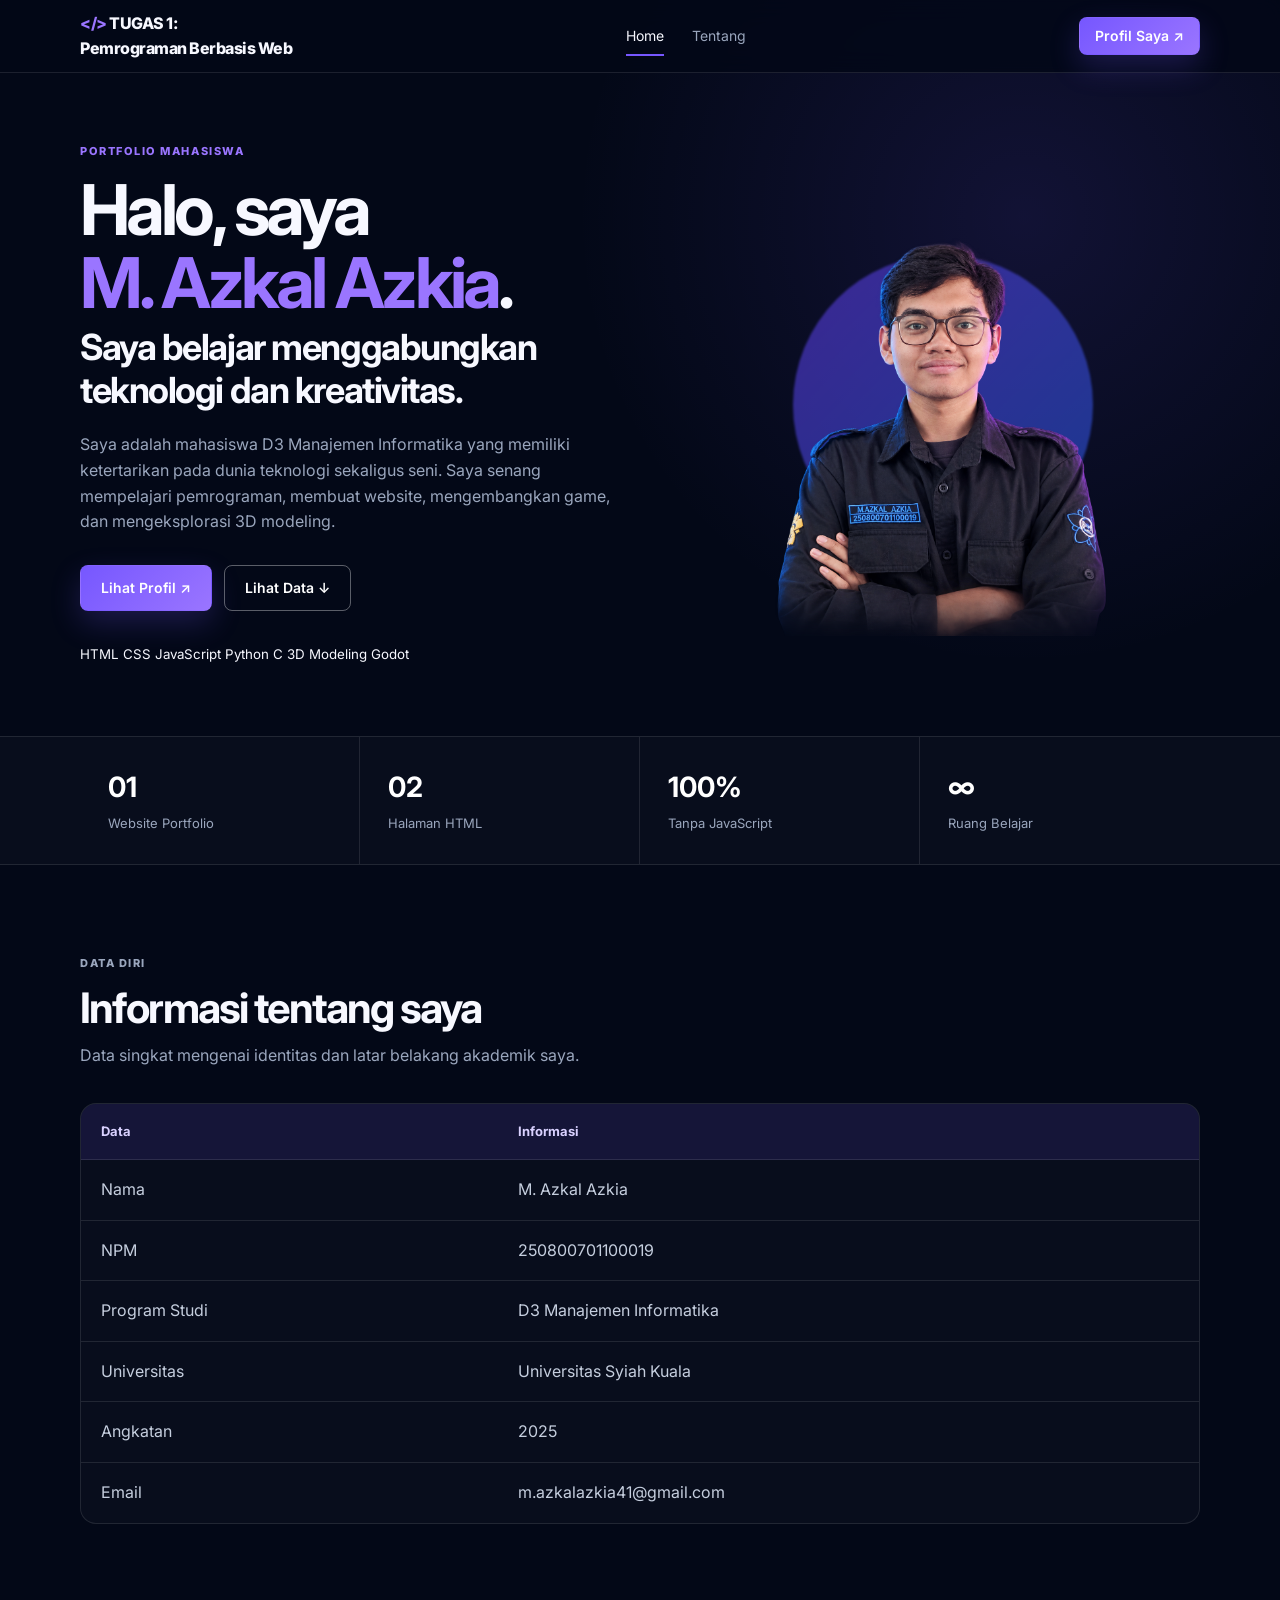
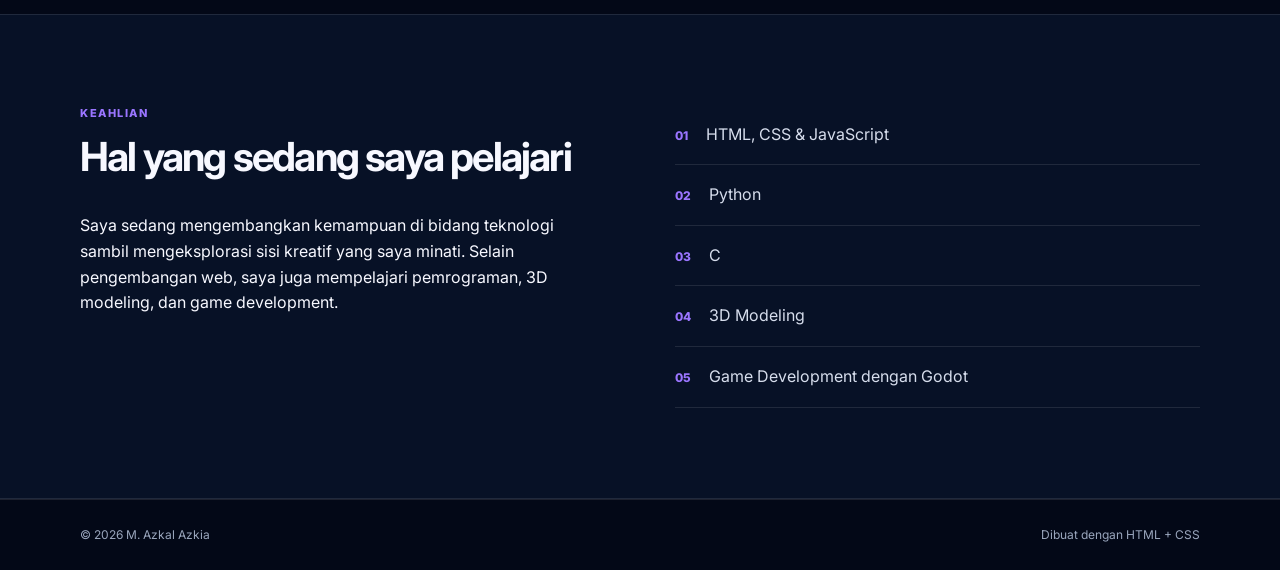
==== index.html @ df35be71 "Initial commit" ====
<!DOCTYPE html>
<html lang="id">
<head>
  <meta charset="UTF-8">
  <meta name="viewport" content="width=device-width, initial-scale=1.0">
  <title>Portfolio | M. Azkal Azkia</title>
  <link rel="stylesheet" href="style.css">
</head>
<body>
  <header class="site-header">
    <div class="container nav-wrap">
      <a class="brand" href="index.html"><span>&lt;/&gt;</span> TUGAS 1:<br>Pemrograman Berbasis Web</a>
      <nav aria-label="Navigasi utama">
        <a class="active" href="index.html">Home</a>
        <a href="about.html">Tentang</a>
      </nav>
      <a class="btn btn-small" href="about.html">Profil Saya ↗</a>
    </div>
  </header>

  <main>
    <section class="hero container">
      <div class="hero-copy">
        <p class="eyebrow">PORTFOLIO MAHASISWA</p>
        <h1>Halo, saya <span><br>M. Azkal Azkia</span>.</h1>
        <h2>Saya belajar menggabungkan teknologi dan kreativitas.</h2>
        <p class="lead">
          Saya adalah mahasiswa D3 Manajemen Informatika yang memiliki ketertarikan
          pada dunia teknologi sekaligus seni. Saya senang mempelajari pemrograman,
          membuat website, mengembangkan game, dan mengeksplorasi 3D modeling.
        </p>


        <div class="hero-actions">
          <a class="btn" href="about.html">Lihat Profil ↗</a>
          <a class="btn btn-outline" href="#data">Lihat Data ↓</a>
        </div> 
          <small>
            <span>HTML</span> 
            <span>CSS</span> 
            <span>JavaScript</span> 
            <span>Python</span> 
            <span>C</span> 
            <span>3D Modeling</span> 
            <span>Godot</span>
          </small>
        </div>
      </div>

      <div class="hero-visual">
        <div class="glow"></div>
        <img
          src="assets/profile3.png"
          alt="Foto profil"
          class="profile-photo"
        >

      </div>
    </section>

    <section class="stats-section">
      <div class="container stats">
        <div class="stat">
          <strong>01</strong>
          <span>Website Portfolio</span>
        </div>
        <div class="stat">
          <strong>02</strong>
          <span>Halaman HTML</span>
        </div>
        <div class="stat">
          <strong>100%</strong>
          <span>Tanpa JavaScript</span>
        </div>
        <div class="stat">
          <strong>∞</strong>
          <span>Ruang Belajar</span>
        </div>
      </div>
    </section>

    <section class="section container" id="data">
      <div class="section-heading">
        <p class="eyebrow">DATA DIRI</p>
        <h2>Informasi tentang saya</h2>
        <p>Data singkat mengenai identitas dan latar belakang akademik saya.</p>

      </div>

      <div class="table-card">
        <table>
          <thead>
            <tr>
              <th>Data</th>
              <th>Informasi</th>
            </tr>
          </thead>
          <tbody>
            <tr>
              <td>Nama</td><td>M. Azkal Azkia</td>
            </tr>
            <tr>
              <td>NPM</td>
              <td>250800701100019</td>
            </tr>
            <tr>
              <td>Program Studi</td>
              <td>D3 Manajemen Informatika</td>
            </tr>
            <tr>
              <td>Universitas</td>
              <td>Universitas Syiah Kuala</td>
            </tr>
            <tr>
              <td>Angkatan</td>
              <td>2025</td>
            </tr>
            <tr>
              <td>Email</td>
              <td>m.azkalazkia41@gmail.com</td>
            </tr>
          </tbody>

        </table>
      </div>
    </section>

    <section class="section section-alt">
      <div class="container two-col">
        <div>
          <p class="eyebrow">KEAHLIAN</p>
          <h2>Hal yang sedang saya pelajari</h2>
          <p>
            Saya sedang mengembangkan kemampuan di bidang teknologi sambil mengeksplorasi
            sisi kreatif yang saya minati. Selain pengembangan web, saya juga mempelajari
            pemrograman, 3D modeling, dan game development.
          </p>
        </div>

        <ul class="skill-list">
          <li><span>01</span> HTML, CSS &amp; JavaScript</li>
          <li><span>02</span> Python</li>
          <li><span>03</span> C</li>
          <li><span>04</span> 3D Modeling</li>
          <li><span>05</span> Game Development dengan Godot</li>
        </ul>

      </div>
    </section>
  </main>

  <footer class="footer">
    <div class="container footer-inner">
      <span>© 2026 M. Azkal Azkia</span>
      <span>Dibuat dengan HTML + CSS</span>
    </div>
  </footer>
</body>
</html>
---- style.css ----
@import url('https://fonts.googleapis.com/css2?family=Inter:wght@400;500;600;700;800&display=swap');

:root {
  --bg: #030817;
  --bg-soft: #071126;
  --card: #0a1429;
  --line: rgba(255,255,255,.10);
  --text: #f7f8ff;
  --muted: #9aa6bd;
  --accent: #7657ff;
  --accent-2: #9a75ff;
  --shadow: 0 24px 70px rgba(0,0,0,.35);
}

* { box-sizing: border-box; }

html { scroll-behavior: smooth; }

body {
  margin: 0;
  color: var(--text);
  background:
    radial-gradient(circle at 80% 10%, rgba(118,87,255,.13), transparent 28rem),
    var(--bg);
  font-family: 'Inter', system-ui, sans-serif;
  line-height: 1.6;
}

a { color: inherit; text-decoration: none; }

.container {
  width: min(1120px, calc(100% - 40px));
  margin-inline: auto;
}

.site-header {
  border-bottom: 1px solid var(--line);
  background: rgba(3,8,23,.84);
  backdrop-filter: blur(12px);
}

.nav-wrap {
  min-height: 72px;
  display: flex;
  align-items: center;
  justify-content: space-between;
  gap: 24px;
}

.brand {
  font-weight: 800;
  letter-spacing: -.03em;
}

.brand span, h1 span, .eyebrow { color: var(--accent-2); }

nav {
  display: flex;
  align-items: center;
  gap: 28px;
}

nav a {
  position: relative;
  color: var(--muted);
  font-size: 14px;
  padding: 25px 0;
}

nav a:hover, nav a.active { color: var(--text); }

nav a.active::after {
  content: "";
  position: absolute;
  left: 0;
  right: 0;
  bottom: 16px;
  height: 2px;
  background: var(--accent);
}

.btn {
  display: inline-flex;
  align-items: center;
  justify-content: center;
  min-height: 46px;
  padding: 0 20px;
  border-radius: 8px;
  border: 1px solid transparent;
  background: linear-gradient(135deg, var(--accent), var(--accent-2));
  color: white;
  font-weight: 600;
  font-size: 14px;
  box-shadow: 0 12px 30px rgba(118,87,255,.22);
  transition: transform .2s ease, filter .2s ease;
}

.btn:hover { transform: translateY(-2px); filter: brightness(1.08); }

.btn-small { min-height: 38px; padding-inline: 15px; }

.btn-outline {
  background: transparent;
  border-color: rgba(255,255,255,.35);
  box-shadow: none;
}

.hero {
  min-height: 650px;
  display: grid;
  grid-template-columns: 1.03fr .97fr;
  align-items: center;
  gap: 60px;
  padding-block: 70px;
}

.eyebrow {
  margin: 0 0 12px;
  font-size: 11px;
  font-weight: 800;
  letter-spacing: .14em;
}

h1, h2, p { margin-top: 0; }

.hero h1 {
  margin-bottom: 6px;
  font-size: clamp(42px, 6vw, 70px);
  line-height: 1.05;
  letter-spacing: -.055em;
}

.hero h2 {
  margin-bottom: 20px;
  font-size: clamp(24px, 3vw, 36px);
  line-height: 1.2;
  letter-spacing: -.04em;
}

.lead, .page-hero > p, .section-heading > p, .profile-content > p {
  color: var(--muted);
  max-width: 650px;
}

.hero-actions {
  display: flex;
  flex-wrap: wrap;
  gap: 12px;
  margin: 30px 0;
}

.tech-row {
  display: flex;
  flex-wrap: wrap;
  gap: 10px;
}

.tech-row span {
  padding: 7px 10px;
  border: 1px solid var(--line);
  border-radius: 999px;
  color: #cbd4e5;
  font-size: 12px;
  background: rgba(255,255,255,.025);
}

.hero-visual {
  min-height: 480px;
  position: relative;
  display: grid;
  place-items: center;
}

.glow {
  position: absolute;
  width: 300px;
  height: 300px;
  border-radius: 50%;
  background: linear-gradient(135deg, #6d42ff, #2c66ff);
  opacity: .5;
  filter: blur(1px);
}

.profile-photo {
  position: relative;
  z-index: 2;
  width: min(700px, 72%);
  aspect-ratio: 4/5;
  object-fit: cover;
  object-position: center;
  /* border-radius: 170px 170px 24px 24px;
  border: 5px solid rgba(255,255,255,.08); */
  /* box-shadow: var(--shadow); */
}

.code-card {
  position: absolute;
  z-index: 3;
  right: 0;
  bottom: 60px;
  width: 220px;
  padding: 15px;
  border: 1px solid var(--line);
  border-radius: 10px;
  background: rgba(6,13,29,.92);
  box-shadow: var(--shadow);
}

.dots { display: flex; gap: 5px; margin-bottom: 12px; }
.dots i { width: 6px; height: 6px; border-radius: 50%; background: #69758c; }

.code-card code {
  color: #b8c3d8;
  font-size: 10px;
  line-height: 1.8;
}

.stats-section {
  border-block: 1px solid var(--line);
  background: rgba(255,255,255,.018);
}

.stats {
  display: grid;
  grid-template-columns: repeat(4, 1fr);
}

.stat {
  padding: 28px;
  border-right: 1px solid var(--line);
}

.stat:last-child { border-right: 0; }

.stat strong {
  display: block;
  font-size: 28px;
  color: white;
}

.stat span { color: var(--muted); font-size: 13px; }

.section { padding-block: 90px; }

.section-heading { margin-bottom: 35px; }

.section-heading h2, .profile-content h2, .contact-box h2 {
  margin-bottom: 10px;
  font-size: clamp(28px, 4vw, 42px);
  line-height: 1.15;
  letter-spacing: -.045em;
}

.table-card, .portrait-card, .contact-box {
  border: 1px solid var(--line);
  background: rgba(255,255,255,.025);
  border-radius: 16px;
  overflow: hidden;
}

table {
  width: 100%;
  border-collapse: collapse;
}

th, td {
  text-align: left;
  padding: 17px 20px;
  border-bottom: 1px solid var(--line);
}

th {
  background: rgba(118,87,255,.12);
  color: #d9d1ff;
  font-size: 13px;
}

td { color: #c5cede; }

tr:last-child td { border-bottom: 0; }

.section-alt {
  background: var(--bg-soft);
  border-block: 1px solid var(--line);
}

.two-col {
  display: grid;
  grid-template-columns: 1fr 1fr;
  gap: 70px;
  align-items: start;
}

.two-col h2 { font-size: 40px; line-height: 1.15; letter-spacing: -.045em; }

.skill-list, .goal-list {
  margin: 0;
  padding: 0;
  list-style: none;
}

.skill-list li {
  padding: 17px 0;
  border-bottom: 1px solid var(--line);
  color: #d6ddec;
}

.skill-list span, .goal-list > li > span {
  color: var(--accent-2);
  font-size: 12px;
  font-weight: 800;
  margin-right: 14px;
}

.footer {
  border-top: 1px solid var(--line);
  color: var(--muted);
  font-size: 12px;
}

.footer-inner {
  min-height: 70px;
  display: flex;
  align-items: center;
  justify-content: space-between;
  gap: 20px;
}

.page-hero {
  padding-block: 90px 55px;
}

.page-hero h1 {
  margin-bottom: 15px;
  font-size: clamp(42px, 6vw, 68px);
  line-height: 1;
  letter-spacing: -.055em;
}

.profile-grid {
  display: grid;
  grid-template-columns: .8fr 1.2fr;
  gap: 70px;
  align-items: center;
}

.portrait-card { padding: 14px; }

.portrait-card img {
  display: block;
  width: 100%;
  aspect-ratio: 4/5;
  object-fit: cover;
  border-radius: 10px;
}

.info-grid {
  display: grid;
  grid-template-columns: 1fr 1fr;
  margin-top: 28px;
  border-top: 1px solid var(--line);
  border-left: 1px solid var(--line);
}

.info-grid div {
  padding: 18px;
  border-right: 1px solid var(--line);
  border-bottom: 1px solid var(--line);
}

.info-grid small, .info-grid strong { display: block; }
.info-grid small { color: var(--muted); font-size: 11px; margin-bottom: 3px; }
.info-grid strong { font-size: 14px; }

.goal-list {
  display: grid;
  gap: 12px;
}

.goal-list > li {
  display: grid;
  grid-template-columns: 55px 1fr;
  gap: 10px;
  padding: 22px;
  border: 1px solid var(--line);
  border-radius: 12px;
  background: rgba(255,255,255,.025);
}

.goal-list p { margin: 4px 0 0; color: var(--muted); font-size: 14px; }

.contact-box {
  padding: 38px;
  display: flex;
  align-items: center;
  justify-content: space-between;
  gap: 30px;
}

@media (max-width: 850px) {
  .hero, .two-col, .profile-grid {
    grid-template-columns: 1fr;
  }

  .hero { padding-block: 55px; }

  .hero-visual {
    min-height: 420px;
    order: -1;
  }

  .stats { grid-template-columns: 1fr 1fr; }

  .stat:nth-child(2) { border-right: 0; }
  .stat:nth-child(-n+2) { border-bottom: 1px solid var(--line); }

  .profile-grid { gap: 35px; }

  .contact-box { flex-direction: column; align-items: flex-start; }
}

@media (max-width: 620px) {
  .container { width: min(100% - 28px, 1120px); }

  .nav-wrap { min-height: 64px; }
  .nav-wrap .btn { display: none; }

  nav { gap: 17px; }
  nav a { font-size: 12px; padding: 22px 0; }
  nav a.active::after { bottom: 13px; }

  .hero h1 { font-size: 44px; }
  .hero h2 { font-size: 25px; }

  .hero-visual { min-height: 360px; }
  .glow { width: 290px; height: 290px; }
  .profile-photo { width: 245px; }
  .code-card { right: 0; bottom: 15px; width: 185px; }

  .stats { grid-template-columns: 1fr 1fr; }
  .stat { padding: 20px 15px; }

  th, td { padding: 13px 12px; font-size: 13px; }

  .section { padding-block: 65px; }
  .two-col h2 { font-size: 32px; }

  .info-grid { grid-template-columns: 1fr; }

  .footer-inner { padding-block: 18px; flex-direction: column; align-items: flex-start; }
}

.skill {
  color: #69758c;
}
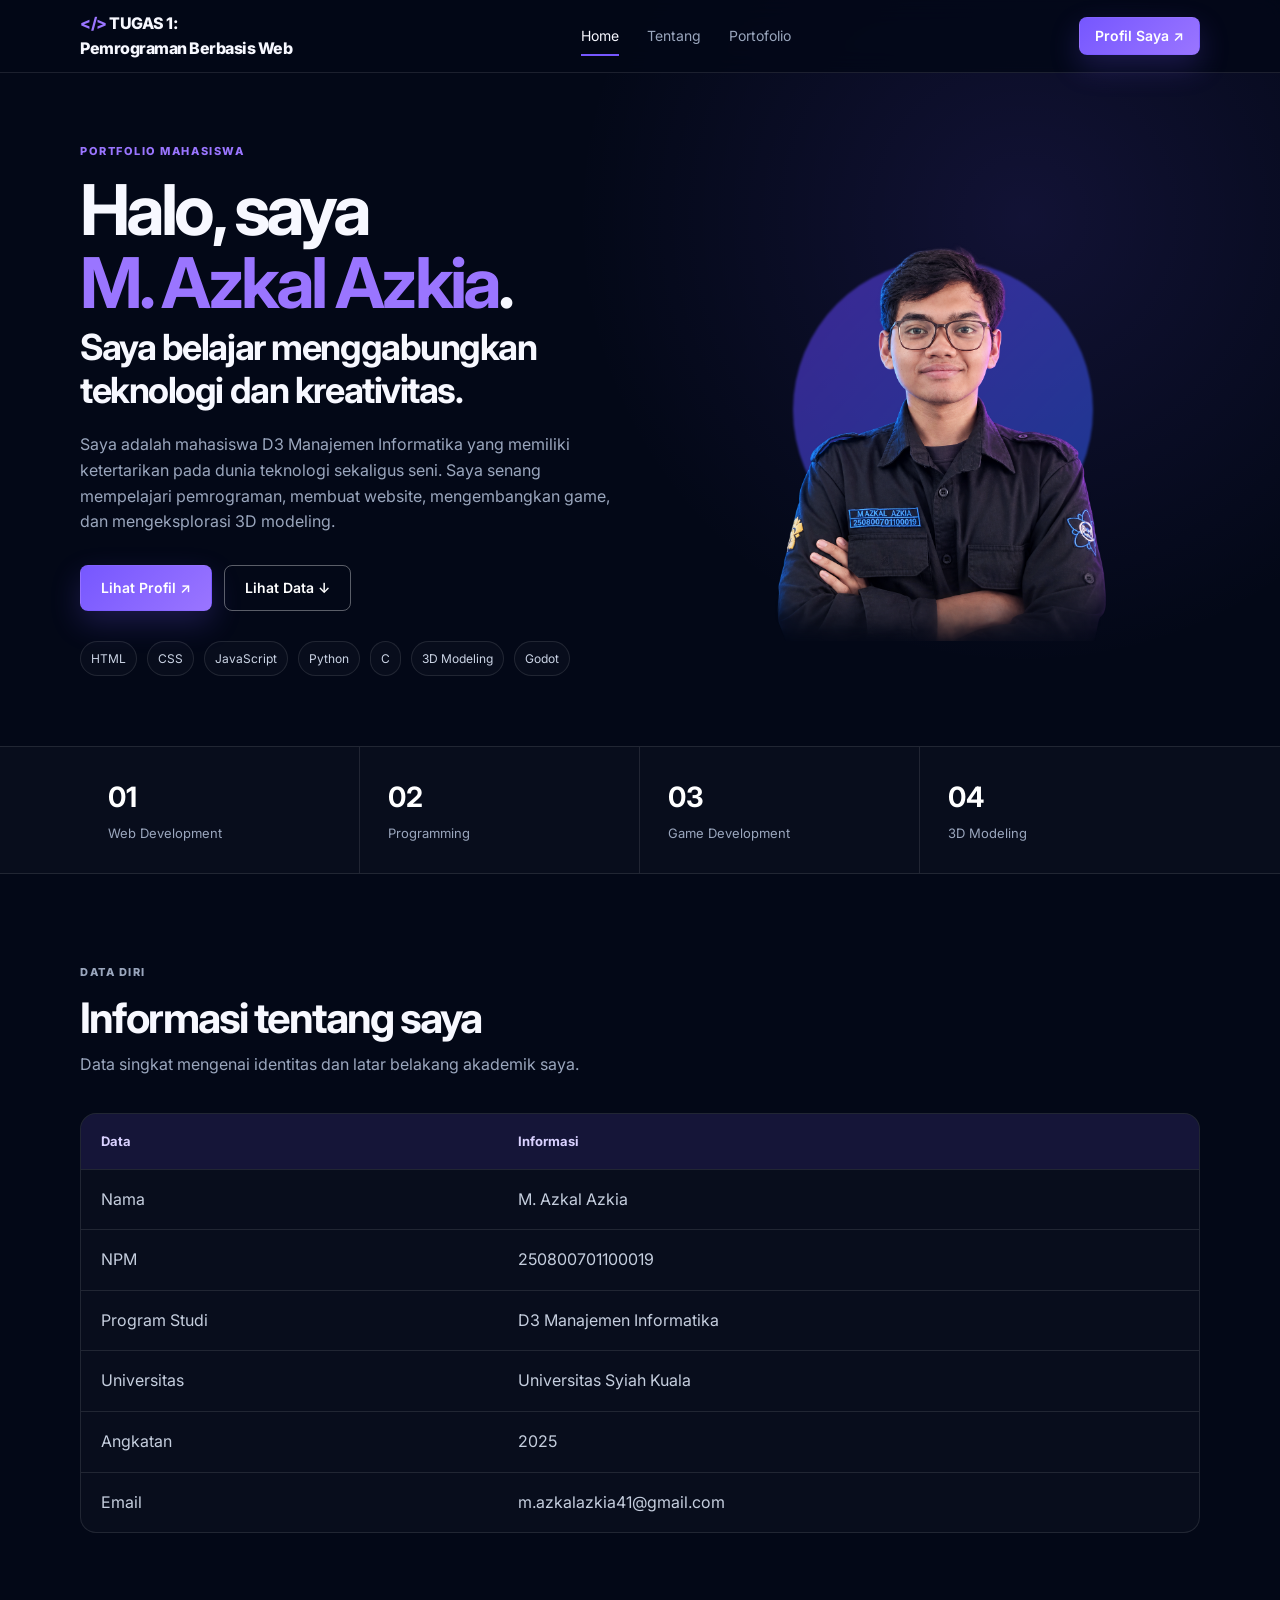
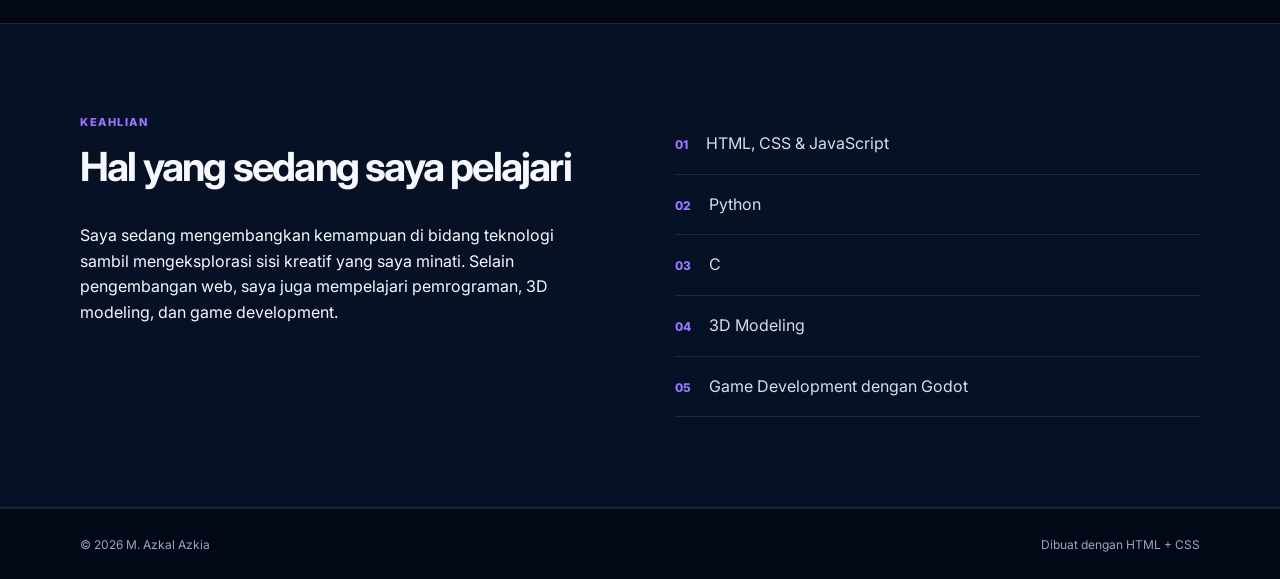
==== commit a8f81d0d: "Update profil dan portfolio" ====
--- a/index.html
+++ b/index.html
@@ -13,6 +13,7 @@
       <nav aria-label="Navigasi utama">
         <a class="active" href="index.html">Home</a>
         <a href="about.html">Tentang</a>
+        <a href="portofolio.html">Portofolio</a>
       </nav>
       <a class="btn btn-small" href="about.html">Profil Saya ↗</a>
     </div>
@@ -36,13 +37,15 @@
           <a class="btn btn-outline" href="#data">Lihat Data ↓</a>
         </div> 
           <small>
-            <span>HTML</span> 
-            <span>CSS</span> 
-            <span>JavaScript</span> 
-            <span>Python</span> 
-            <span>C</span> 
-            <span>3D Modeling</span> 
-            <span>Godot</span>
+            <div class="tech-row">
+              <span>HTML</span> 
+              <span>CSS</span> 
+              <span>JavaScript</span> 
+              <span>Python</span> 
+              <span>C</span> 
+              <span>3D Modeling</span> 
+              <span>Godot</span>
+            </div>
           </small>
         </div>
       </div>
@@ -62,19 +65,19 @@
       <div class="container stats">
         <div class="stat">
           <strong>01</strong>
-          <span>Website Portfolio</span>
+          <span>Web Development</span>
         </div>
         <div class="stat">
           <strong>02</strong>
-          <span>Halaman HTML</span>
+          <span>Programming</span>
         </div>
         <div class="stat">
-          <strong>100%</strong>
-          <span>Tanpa JavaScript</span>
+          <strong>03</strong>
+          <span>Game Development</span>
         </div>
         <div class="stat">
-          <strong>∞</strong>
-          <span>Ruang Belajar</span>
+          <strong>04</strong>
+          <span>3D Modeling</span>
         </div>
       </div>
     </section>
--- a/style.css
+++ b/style.css
@@ -450,6 +450,297 @@
   .footer-inner { padding-block: 18px; flex-direction: column; align-items: flex-start; }
 }
 
-.skill {
-  color: #69758c;
+/* portofolio /*
+
+/* =========================
+   PORTFOLIO PAGE
+   ========================= */
+
+.portfolio-hero {
+  padding-block: 90px 55px;
+}
+
+.portfolio-hero h1 {
+  margin-bottom: 15px;
+  font-size: clamp(42px, 6vw, 68px);
+  line-height: 1;
+  letter-spacing: -.055em;
+}
+
+.portfolio-hero h1 span {
+  color: var(--accent-2);
+}
+
+.portfolio-hero > p {
+  max-width: 650px;
+  color: var(--muted);
+  font-size: 16px;
+}
+
+.projects {
+  padding-block: 30px 90px;
+}
+
+.section-heading h2 {
+  margin-bottom: 10px;
+  font-size: clamp(28px, 4vw, 42px);
+  line-height: 1.15;
+  letter-spacing: -.045em;
+}
+
+.project-grid {
+  display: grid;
+  grid-template-columns: repeat(3, 1fr);
+  gap: 20px;
+}
+
+.project-card {
+  border: 1px solid var(--line);
+  border-radius: 16px;
+  overflow: hidden;
+  background: rgba(255,255,255,.025);
+  transition:
+    transform .25s ease,
+    border-color .25s ease,
+    box-shadow .25s ease;
+}
+
+.project-card:hover {
+  transform: translateY(-6px);
+  border-color: rgba(154,117,255,.45);
+  box-shadow: 0 20px 50px rgba(0,0,0,.25);
+}
+
+.project-image {
+  min-height: 210px;
+  display: grid;
+  place-items: center;
+  position: relative;
+  overflow: hidden;
+  background:
+    radial-gradient(circle at 25% 25%, rgba(154,117,255,.28), transparent 35%),
+    linear-gradient(135deg, #0d1833, #101d3f);
+  border-bottom: 1px solid var(--line);
+}
+
+.project-image {
+  height: 210px;
+  overflow: hidden;
+  background: #0d1833;
+  aspect-ratio: 16 / 9;
+  height: auto;
+  position: relative;
+  overflow: hidden;
+}
+
+.project-image img {
+  width: 100%;
+  height: 100%;
+  display: block;
+  object-fit: cover;
+}
+
+.project-image span {
+  position: relative;
+  z-index: 2;
+  color: #d9d1ff;
+  font-size: 11px;
+  font-weight: 800;
+  letter-spacing: .14em;
+}
+
+.project-content {
+  padding: 24px;
+}
+
+.project-number {
+  display: inline-block;
+  margin-bottom: 8px;
+  color: var(--accent-2);
+  font-size: 11px;
+  font-weight: 800;
+  letter-spacing: .12em;
+}
+
+.project-content h3 {
+  margin: 0 0 10px;
+  font-size: 21px;
+  letter-spacing: -.025em;
+}
+
+.project-content p {
+  margin: 0 0 18px;
+  color: var(--muted);
+  font-size: 14px;
+  line-height: 1.7;
+}
+
+.project-tech {
+  display: flex;
+  flex-wrap: wrap;
+  gap: 8px;
+}
+
+.project-tech span,
+.tech-list span {
+  padding: 7px 10px;
+  border: 1px solid var(--line);
+  border-radius: 999px;
+  background: rgba(255,255,255,.025);
+  color: #cbd4e5;
+  font-size: 11px;
+}
+
+.technologies {
+  padding-block: 80px;
+  background: var(--bg-soft);
+  border-block: 1px solid var(--line);
+}
+
+.technologies h2 {
+  margin-bottom: 25px;
+  font-size: clamp(28px, 4vw, 42px);
+  line-height: 1.15;
+  letter-spacing: -.045em;
+}
+
+.tech-list {
+  display: flex;
+  flex-wrap: wrap;
+  gap: 10px;
+}
+
+.tech-list span {
+  padding: 10px 14px;
+  font-size: 12px;
+}
+
+
+/* =========================
+   PORTFOLIO RESPONSIVE
+   ========================= */
+
+@media (max-width: 900px) {
+  .project-grid {
+    grid-template-columns: 1fr 1fr;
+  }
+}
+
+@media (max-width: 650px) {
+  .portfolio-hero {
+    padding-block: 65px 40px;
+  }
+
+  .projects {
+    padding-bottom: 65px;
+  }
+
+  .project-grid {
+    grid-template-columns: 1fr;
+  }
+
+  .project-image {
+    min-height: 190px;
+  }
+
+  .project-content {
+    padding: 20px;
+  }
+
+  .technologies {
+    padding-block: 60px;
+  }
+}
+
+/* =========================
+   QIOR-OS SLIDESHOW
+========================= */
+
+.qior-slideshow {
+    position: relative;
+    height: 210px;
+    overflow: hidden;
+    background: #0d1833;
+    border-bottom: 1px solid var(--line);
+}
+
+
+/* Semua gambar berada di tempat yang sama */
+
+.qior-slideshow img {
+    position: absolute;
+    inset: 0;
+
+    width: 100%;
+    height: 100%;
+    object-fit: contain;
+
+    display: block;
+
+    object-fit: cover;
+
+    opacity: 0;
+
+    animation: qiorSlideshow 15s infinite;
+
+    animation-play-state: paused;
+}
+
+
+/* Gambar pertama */
+
+.qior-slideshow img:nth-child(1) {
+    animation-delay: 0s;
+}
+
+
+/* Gambar kedua */
+
+.qior-slideshow img:nth-child(2) {
+    animation-delay: 3s;
+}
+
+
+/* Gambar ketiga */
+
+.qior-slideshow img:nth-child(3) {
+    animation-delay: 6s;
+}
+
+
+/* Gambar keempat */
+
+.qior-slideshow img:nth-child(4) {
+    animation-delay: 9s;
+}
+
+
+/* Gambar kelima */
+
+.qior-slideshow img:nth-child(5) {
+    animation-delay: 12s;
+}
+
+
+/* Jalankan slideshow ketika card di-hover */
+
+.project-card:hover .qior-slideshow img {
+    animation-play-state: running;
+}
+
+
+/* Animasi fade */
+
+@keyframes qiorSlideshow {
+
+    0%,
+    16% {
+        opacity: 1;
+    }
+
+    20%,
+    100% {
+        opacity: 0;
+    }
+
 }
